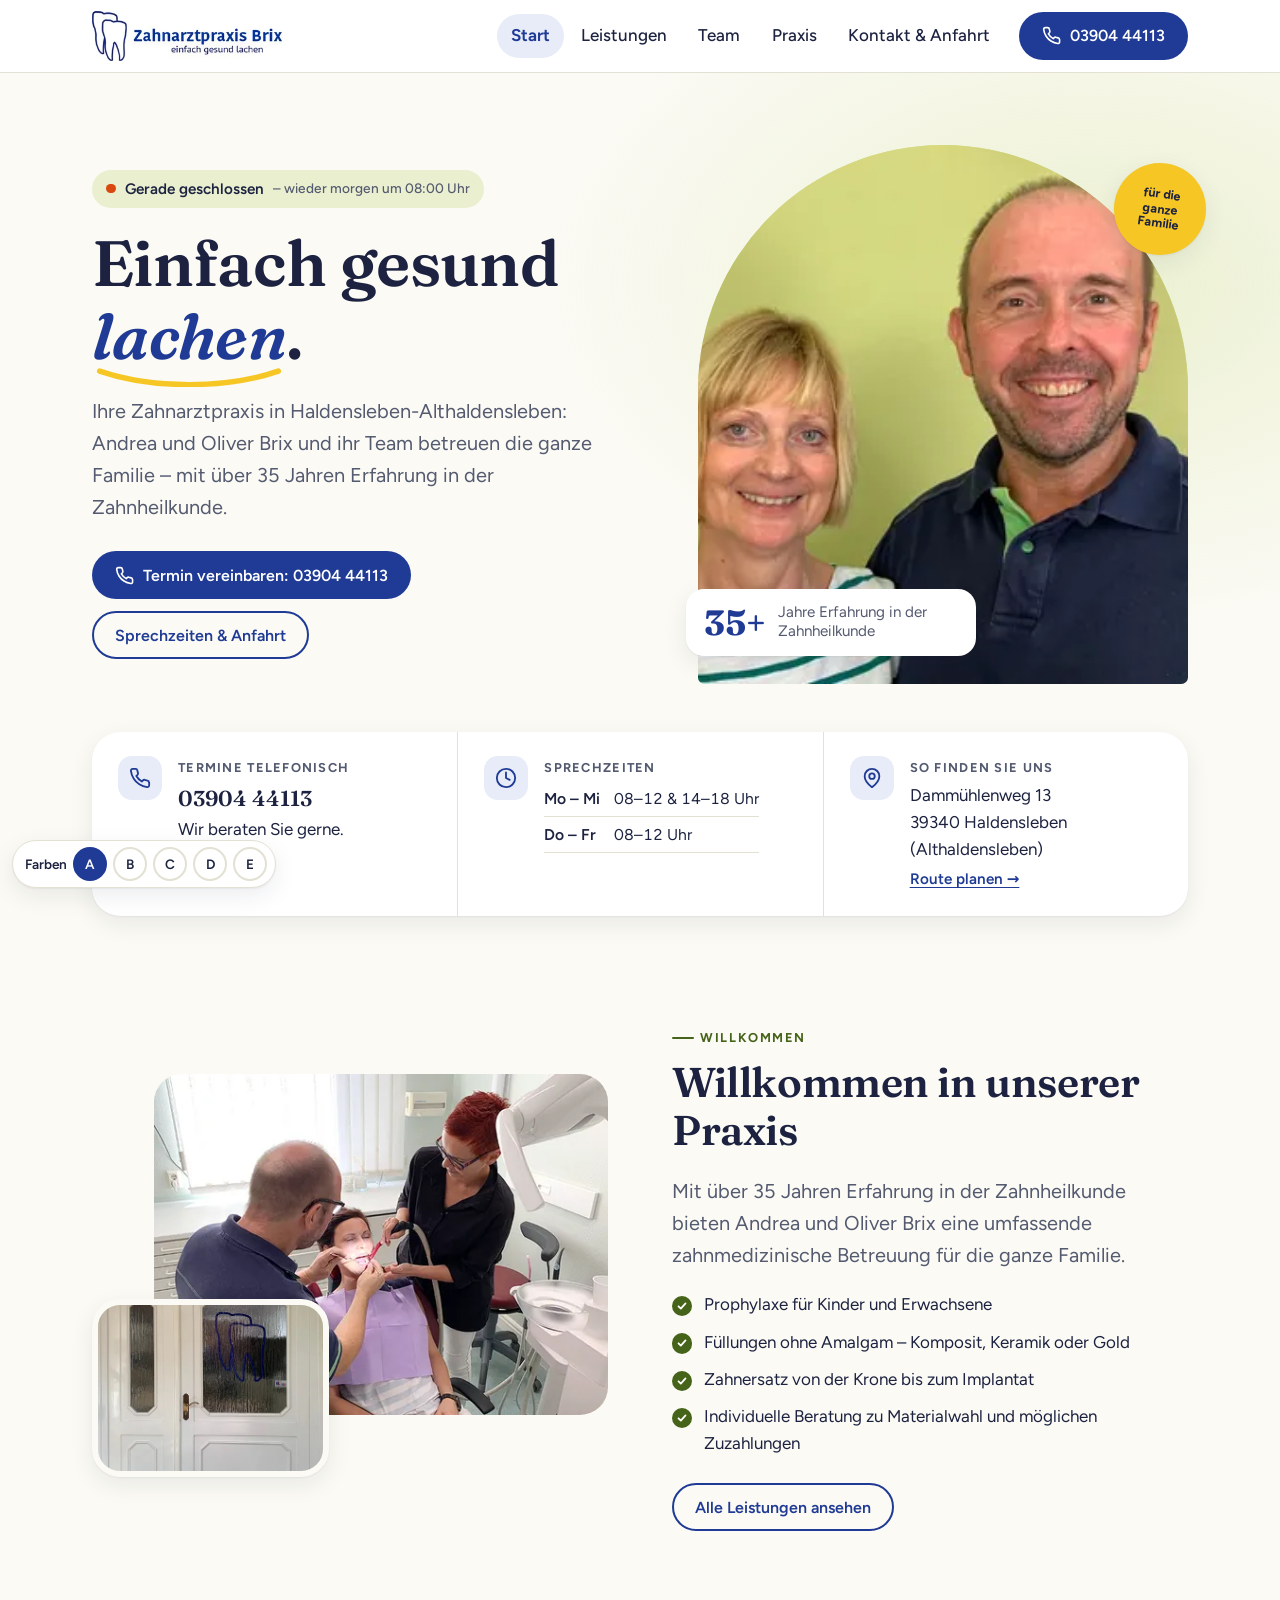
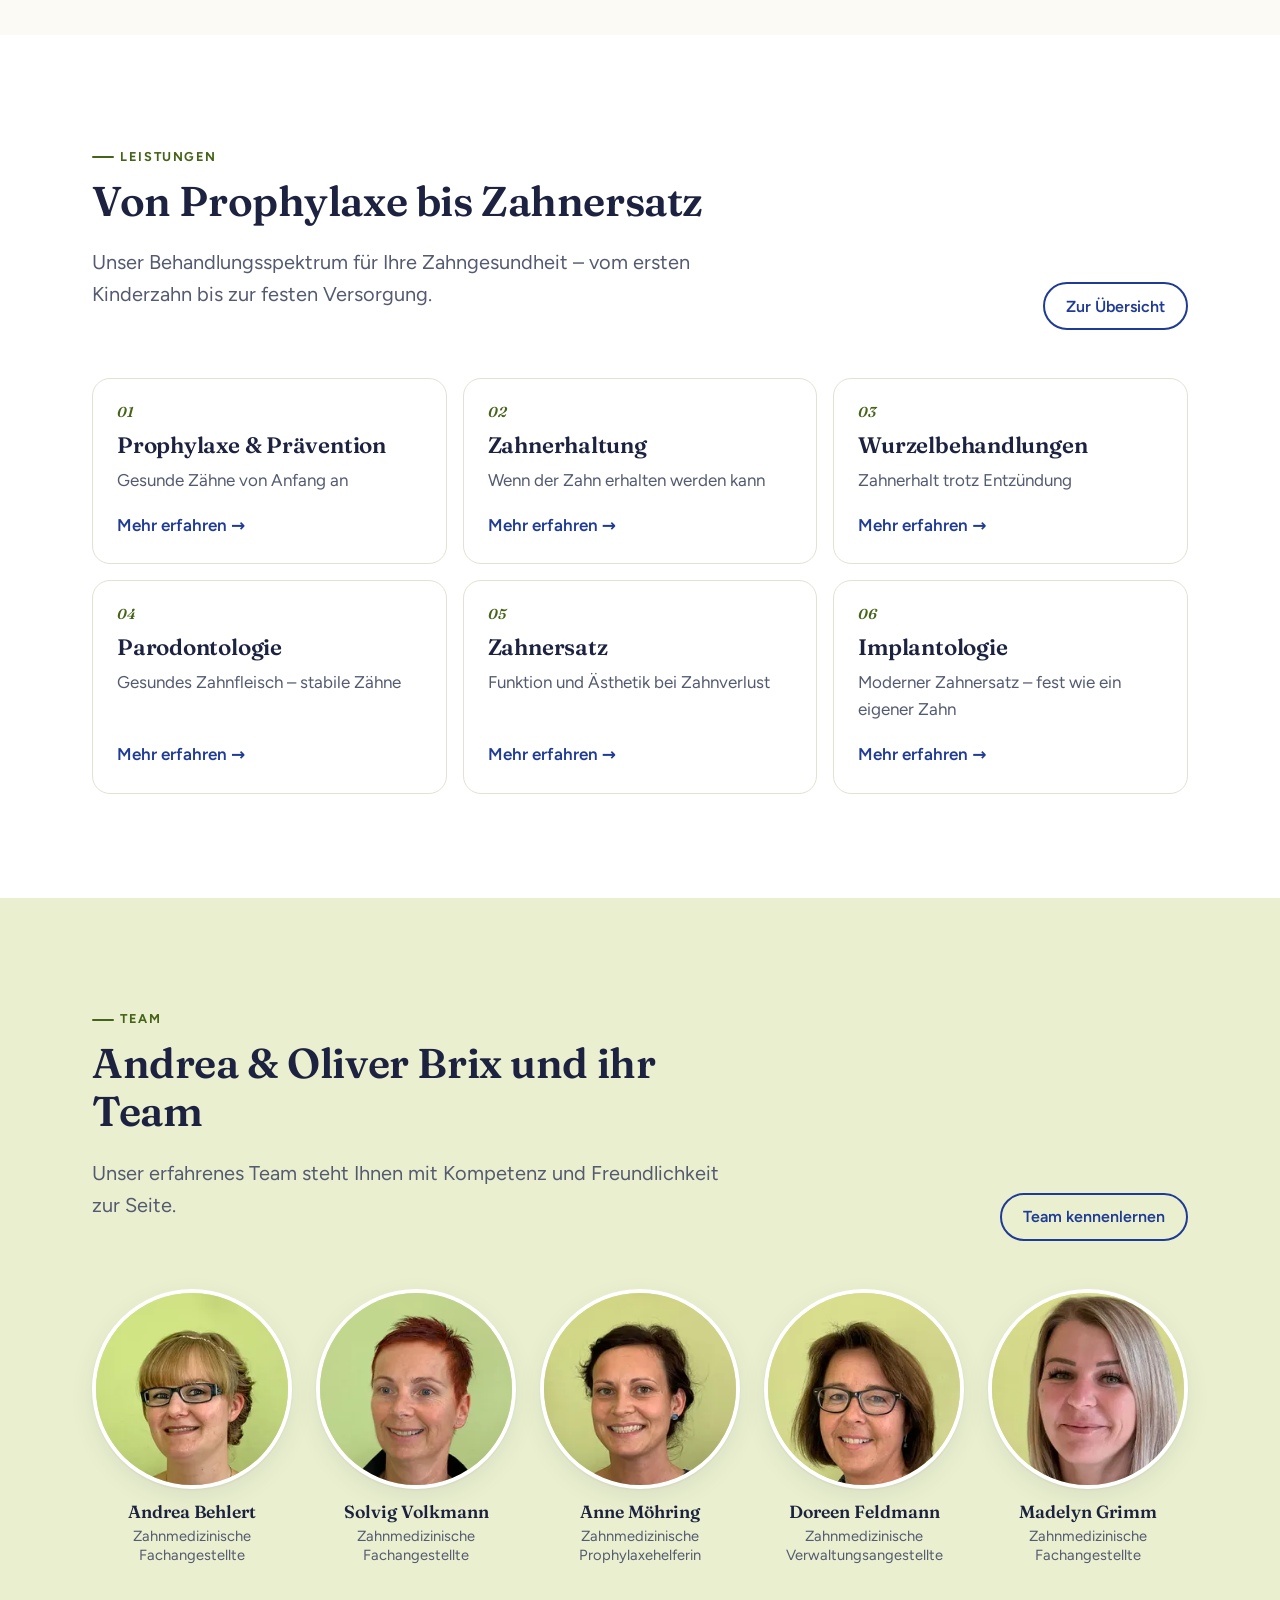
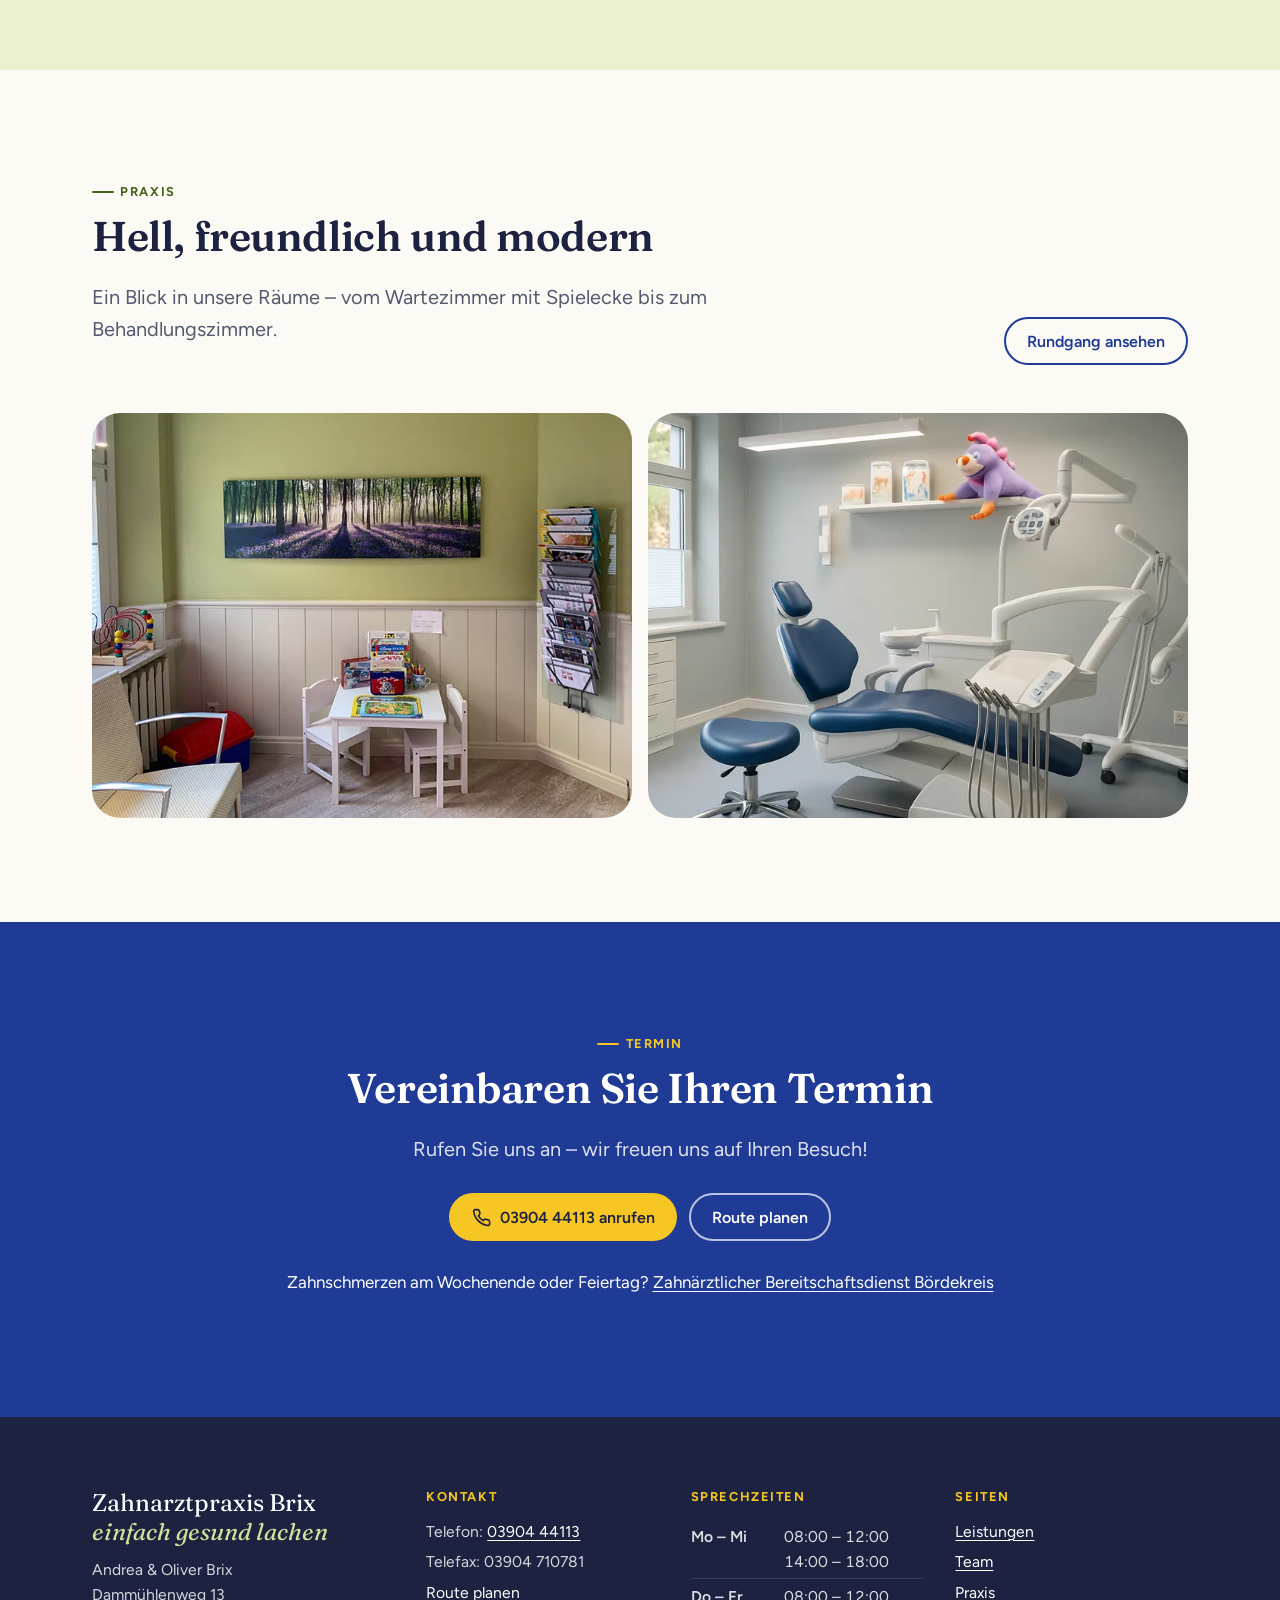
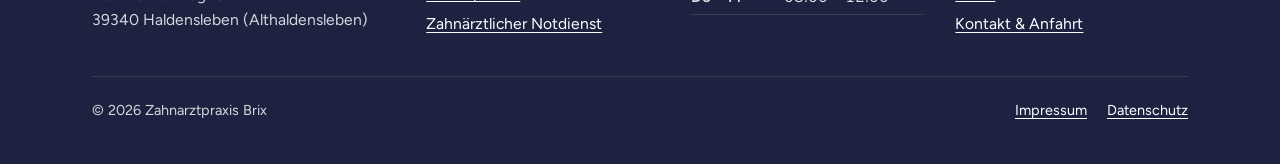
==== index.html @ ff600cb7 "Vorschau-Version der Website" ====
<!DOCTYPE html>
<html lang="de">
<head>
  <meta charset="utf-8">
  <meta name="viewport" content="width=device-width, initial-scale=1">
  <title>Zahnarztpraxis Brix – Zahnärzte in Haldensleben-Althaldensleben</title>
  <meta name="description" content="Zahnarztpraxis Andrea und Oliver Brix in Haldensleben (Althaldensleben): über 35 Jahre Erfahrung, Zahnmedizin für die ganze Familie. Termine unter 03904 44113.">
  <link rel="canonical" href="https://www.zahnarztpraxis-brix.com/">
  <meta property="og:type" content="website">
  <meta property="og:locale" content="de_DE">
  <meta property="og:title" content="Zahnarztpraxis Brix – einfach gesund lachen">
  <meta property="og:description" content="Andrea und Oliver Brix und ihr Team in Haldensleben-Althaldensleben. Termine unter 03904 44113.">
  <meta property="og:image" content="https://www.zahnarztpraxis-brix.com/assets/img/og-brix.jpg">
  <meta name="theme-color" content="#1f3b95">
  <link rel="icon" href="favicon.png" type="image/png">
  <link rel="apple-touch-icon" href="apple-touch-icon.png">
  <link rel="preload" href="assets/fonts/fraunces-latin-wght-normal.woff2" as="font" type="font/woff2" crossorigin>
  <link rel="preload" href="assets/fonts/figtree-latin-wght-normal.woff2" as="font" type="font/woff2" crossorigin>
  <link rel="stylesheet" href="assets/site.css">
  <script type="application/ld+json">
  {
    "@context": "https://schema.org",
    "@type": "Dentist",
    "name": "Zahnarztpraxis Brix",
    "slogan": "einfach gesund lachen",
    "url": "https://www.zahnarztpraxis-brix.com/",
    "image": "https://www.zahnarztpraxis-brix.com/assets/img/og-brix.jpg",
    "telephone": "+49 3904 44113",
    "faxNumber": "+49 3904 710781",
    "address": {
      "@type": "PostalAddress",
      "streetAddress": "Dammühlenweg 13",
      "postalCode": "39340",
      "addressLocality": "Haldensleben",
      "addressRegion": "Sachsen-Anhalt",
      "addressCountry": "DE"
    },
    "openingHoursSpecification": [
      { "@type": "OpeningHoursSpecification", "dayOfWeek": ["Monday", "Tuesday", "Wednesday"], "opens": "08:00", "closes": "12:00" },
      { "@type": "OpeningHoursSpecification", "dayOfWeek": ["Monday", "Tuesday", "Wednesday"], "opens": "14:00", "closes": "18:00" },
      { "@type": "OpeningHoursSpecification", "dayOfWeek": ["Thursday", "Friday"], "opens": "08:00", "closes": "12:00" }
    ]
  }
  </script>
</head>
<body>
<!-- @header -->
<script>
  /* vorläufig: Farbvarianten vergleichen (?farbe=a|b|c|d|e) */
  (function () {
    var f = new URLSearchParams(location.search).get("farbe");
    try { if (f) sessionStorage.setItem("farbe", f); else f = sessionStorage.getItem("farbe"); } catch (e) {}
    if (f && f !== "a") document.documentElement.dataset.farbe = f;
  })();
</script>
<div class="farbwahl" aria-label="Farbvariante wählen">Farben
  <a href="?farbe=a" data-f="a">A</a><a href="?farbe=b" data-f="b">B</a><a href="?farbe=c" data-f="c">C</a><a href="?farbe=d" data-f="d">D</a><a href="?farbe=e" data-f="e">E</a>
</div>
<script>
  document.querySelectorAll(".farbwahl a").forEach(function (a) {
    a.setAttribute("aria-current", String((document.documentElement.dataset.farbe || "a") === a.dataset.f));
  });
</script>
<a class="skip" href="#inhalt">Zum Inhalt springen</a>
<header class="site-header">
  <div class="wrap header__inner">
    <a class="brand" href="index.html" aria-label="Zahnarztpraxis Brix – zur Startseite">
      <img src="assets/img/logo-320.webp" srcset="assets/img/logo-320.webp 1x, assets/img/logo-640.webp 2x" width="320" height="84" alt="Zahnarztpraxis Brix – einfach gesund lachen">
    </a>
    <nav class="nav" id="hauptmenue" aria-label="Hauptmenü">
      <ul>
        <li><a class="nav__link" href="index.html" aria-current="page">Start</a></li>
        <li><a class="nav__link" href="leistungen.html">Leistungen</a></li>
        <li><a class="nav__link" href="team.html">Team</a></li>
        <li><a class="nav__link" href="praxis.html">Praxis</a></li>
        <li><a class="nav__link" href="kontakt.html">Kontakt &amp; Anfahrt</a></li>
      </ul>
      <div class="nav__extra">
        <a class="btn btn--primary" href="tel:+49390444113"><svg viewBox="0 0 24 24" fill="none" stroke="currentColor" stroke-width="2" stroke-linecap="round" stroke-linejoin="round" aria-hidden="true"><path d="M22 16.9v3a2 2 0 0 1-2.2 2 19.8 19.8 0 0 1-8.6-3.1 19.5 19.5 0 0 1-6-6A19.8 19.8 0 0 1 2.1 4.2 2 2 0 0 1 4.1 2h3a2 2 0 0 1 2 1.7c.1.9.4 1.8.7 2.7a2 2 0 0 1-.5 2.1L8 9.8a16 16 0 0 0 6 6l1.3-1.3a2 2 0 0 1 2.1-.4c.9.3 1.8.6 2.7.7a2 2 0 0 1 1.7 2z"/></svg>Termin: 03904 44113</a>
        <a class="btn btn--ghost" href="https://www.google.com/maps/dir/?api=1&amp;destination=Damm%C3%BChlenweg%2013%2C%2039340%20Haldensleben" target="_blank" rel="noopener"><svg viewBox="0 0 24 24" fill="none" stroke="currentColor" stroke-width="2" stroke-linecap="round" stroke-linejoin="round" aria-hidden="true"><path d="M20 10c0 6-8 12-8 12S4 16 4 10a8 8 0 0 1 16 0z"/><circle cx="12" cy="10" r="3"/></svg>Route planen</a>
        <p>Dammühlenweg 13, 39340 Haldensleben (Althaldensleben)</p>
        <p data-open-status></p>
      </div>
    </nav>
    <button class="menu-toggle" type="button" aria-expanded="false" aria-controls="hauptmenue"><span class="menu-toggle__bars" aria-hidden="true"><span></span></span><span class="menu-toggle__label">Menü</span></button>
    <a class="btn btn--primary header__call" href="tel:+49390444113" aria-label="Anrufen: 03904 44113"><svg viewBox="0 0 24 24" fill="none" stroke="currentColor" stroke-width="2" stroke-linecap="round" stroke-linejoin="round" aria-hidden="true"><path d="M22 16.9v3a2 2 0 0 1-2.2 2 19.8 19.8 0 0 1-8.6-3.1 19.5 19.5 0 0 1-6-6A19.8 19.8 0 0 1 2.1 4.2 2 2 0 0 1 4.1 2h3a2 2 0 0 1 2 1.7c.1.9.4 1.8.7 2.7a2 2 0 0 1-.5 2.1L8 9.8a16 16 0 0 0 6 6l1.3-1.3a2 2 0 0 1 2.1-.4c.9.3 1.8.6 2.7.7a2 2 0 0 1 1.7 2z"/></svg><span>03904 44113</span></a>
  </div>
</header>
<!-- /@header -->

<main id="inhalt">
  <section class="hero">
    <div class="wrap hero__grid">
      <div>
        <p data-open-status></p>
        <h1>Einfach gesund <span class="smile">lachen</span>.</h1>
        <p class="lead">Ihre Zahnarztpraxis in Haldensleben-Althaldensleben: Andrea und Oliver Brix und ihr Team betreuen die ganze Familie – mit über 35&nbsp;Jahren Erfahrung in der Zahnheilkunde.</p>
        <div class="btn-row">
          <a class="btn btn--primary" href="tel:+49390444113"><svg viewBox="0 0 24 24" fill="none" stroke="currentColor" stroke-width="2" stroke-linecap="round" stroke-linejoin="round" aria-hidden="true"><path d="M22 16.9v3a2 2 0 0 1-2.2 2 19.8 19.8 0 0 1-8.6-3.1 19.5 19.5 0 0 1-6-6A19.8 19.8 0 0 1 2.1 4.2 2 2 0 0 1 4.1 2h3a2 2 0 0 1 2 1.7c.1.9.4 1.8.7 2.7a2 2 0 0 1-.5 2.1L8 9.8a16 16 0 0 0 6 6l1.3-1.3a2 2 0 0 1 2.1-.4c.9.3 1.8.6 2.7.7a2 2 0 0 1 1.7 2z"/></svg>Termin vereinbaren: 03904 44113</a>
          <a class="btn btn--ghost" href="kontakt.html">Sprechzeiten &amp; Anfahrt</a>
        </div>
      </div>
      <div class="hero__media">
        <div class="arch">
          <img src="assets/img/brix-800.webp" srcset="assets/img/brix-480.webp 480w, assets/img/brix-800.webp 800w" sizes="(max-width: 859px) 92vw, 460px" width="800" height="533" alt="Die Zahnärzte Andrea und Oliver Brix lächeln in die Kamera" fetchpriority="high">
        </div>
        <div class="hero__badge"><strong>35+</strong><span>Jahre Erfahrung in der Zahnheilkunde</span></div>
        <div class="hero__sun" aria-hidden="true">für die<br>ganze<br>Familie</div>
      </div>
    </div>
  </section>

  <section class="quick" aria-label="Das Wichtigste auf einen Blick">
    <div class="wrap">
      <div class="quick__grid">
        <div class="quick__item">
          <span class="quick__icon"><svg viewBox="0 0 24 24" fill="none" stroke="currentColor" stroke-width="2" stroke-linecap="round" stroke-linejoin="round" aria-hidden="true"><path d="M22 16.9v3a2 2 0 0 1-2.2 2 19.8 19.8 0 0 1-8.6-3.1 19.5 19.5 0 0 1-6-6A19.8 19.8 0 0 1 2.1 4.2 2 2 0 0 1 4.1 2h3a2 2 0 0 1 2 1.7c.1.9.4 1.8.7 2.7a2 2 0 0 1-.5 2.1L8 9.8a16 16 0 0 0 6 6l1.3-1.3a2 2 0 0 1 2.1-.4c.9.3 1.8.6 2.7.7a2 2 0 0 1 1.7 2z"/></svg></span>
          <div>
            <h2>Termine telefonisch</h2>
            <p><a class="quick__big" href="tel:+49390444113">03904 44113</a></p>
            <p>Wir beraten Sie gerne.</p>
          </div>
        </div>
        <div class="quick__item">
          <span class="quick__icon"><svg viewBox="0 0 24 24" fill="none" stroke="currentColor" stroke-width="2" stroke-linecap="round" stroke-linejoin="round" aria-hidden="true"><circle cx="12" cy="12" r="10"/><path d="M12 6v6l4 2"/></svg></span>
          <div>
            <h2>Sprechzeiten</h2>
            <table class="hours hours--compact">
              <tbody>
                <tr data-days="1 2 3"><th scope="row">Mo – Mi</th><td>08–12 &amp; 14–18 Uhr</td></tr>
                <tr data-days="4 5"><th scope="row">Do – Fr</th><td>08–12 Uhr</td></tr>
              </tbody>
            </table>
          </div>
        </div>
        <div class="quick__item">
          <span class="quick__icon"><svg viewBox="0 0 24 24" fill="none" stroke="currentColor" stroke-width="2" stroke-linecap="round" stroke-linejoin="round" aria-hidden="true"><path d="M20 10c0 6-8 12-8 12S4 16 4 10a8 8 0 0 1 16 0z"/><circle cx="12" cy="10" r="3"/></svg></span>
          <div>
            <h2>So finden Sie uns</h2>
            <p>Dammühlenweg 13<br>39340 Haldensleben (Althaldensleben)</p>
            <a class="quick__more" href="https://www.google.com/maps/dir/?api=1&amp;destination=Damm%C3%BChlenweg%2013%2C%2039340%20Haldensleben" target="_blank" rel="noopener">Route planen →</a>
          </div>
        </div>
      </div>
    </div>
  </section>

  <section class="section">
    <div class="wrap split">
      <div class="photo-stack">
        <div class="photo"><img src="assets/img/behandlung-2-800.webp" srcset="assets/img/behandlung-2-480.webp 480w, assets/img/behandlung-2-800.webp 800w" sizes="(max-width: 859px) 80vw, 480px" width="800" height="600" alt="Behandlung in unserer Praxis" loading="lazy"></div>
        <div class="photo"><img src="assets/img/eingang-480.webp" width="480" height="551" alt="Eingangstür der Praxis mit dem Zahn-Logo im Glas" loading="lazy" style="object-position: 50% 40%"></div>
      </div>
      <div>
        <p class="eyebrow">Willkommen</p>
        <h2>Willkommen in unserer Praxis</h2>
        <p class="lead">Mit über 35 Jahren Erfahrung in der Zahnheilkunde bieten Andrea und Oliver Brix eine umfassende zahnmedizinische Betreuung für die ganze Familie.</p>
        <ul class="checks">
          <li>Prophylaxe für Kinder und Erwachsene</li>
          <li>Füllungen ohne Amalgam – Komposit, Keramik oder Gold</li>
          <li>Zahnersatz von der Krone bis zum Implantat</li>
          <li>Individuelle Beratung zu Materialwahl und möglichen Zuzahlungen</li>
        </ul>
        <a class="btn btn--ghost" href="leistungen.html">Alle Leistungen ansehen</a>
      </div>
    </div>
  </section>

  <section class="section section--white">
    <div class="wrap">
      <div class="section-head section-head--split">
        <div>
          <p class="eyebrow">Leistungen</p>
          <h2>Von Prophylaxe bis Zahnersatz</h2>
          <p class="lead">Unser Behandlungsspektrum für Ihre Zahngesundheit – vom ersten Kinderzahn bis zur festen Versorgung.</p>
        </div>
        <a class="btn btn--ghost" href="leistungen.html">Zur Übersicht</a>
      </div>
      <div class="cards">
        <a class="card" href="leistungen.html#prophylaxe"><span class="card__num">01</span><h3>Prophylaxe &amp; Prävention</h3><p>Gesunde Zähne von Anfang an</p><span class="card__more">Mehr erfahren →</span></a>
        <a class="card" href="leistungen.html#zahnerhaltung"><span class="card__num">02</span><h3>Zahnerhaltung</h3><p>Wenn der Zahn erhalten werden kann</p><span class="card__more">Mehr erfahren →</span></a>
        <a class="card" href="leistungen.html#wurzelbehandlung"><span class="card__num">03</span><h3>Wurzelbehandlungen</h3><p>Zahnerhalt trotz Entzündung</p><span class="card__more">Mehr erfahren →</span></a>
        <a class="card" href="leistungen.html#parodontologie"><span class="card__num">04</span><h3>Parodontologie</h3><p>Gesundes Zahnfleisch – stabile Zähne</p><span class="card__more">Mehr erfahren →</span></a>
        <a class="card" href="leistungen.html#zahnersatz"><span class="card__num">05</span><h3>Zahnersatz</h3><p>Funktion und Ästhetik bei Zahnverlust</p><span class="card__more">Mehr erfahren →</span></a>
        <a class="card" href="leistungen.html#implantologie"><span class="card__num">06</span><h3>Implantologie</h3><p>Moderner Zahnersatz – fest wie ein eigener Zahn</p><span class="card__more">Mehr erfahren →</span></a>
      </div>
    </div>
  </section>

  <section class="section section--wall">
    <div class="wrap">
      <div class="section-head section-head--split">
        <div>
          <p class="eyebrow">Team</p>
          <h2>Andrea &amp; Oliver Brix und ihr Team</h2>
          <p class="lead">Unser erfahrenes Team steht Ihnen mit Kompetenz und Freundlichkeit zur Seite.</p>
        </div>
        <a class="btn btn--ghost" href="team.html">Team kennenlernen</a>
      </div>
      <ul class="faces">
        <li class="face"><div class="face__img"><img src="assets/img/behlert-480.webp" width="480" height="320" alt="" loading="lazy"></div><strong>Andrea Behlert</strong><span>Zahnmedizinische Fachangestellte</span></li>
        <li class="face"><div class="face__img"><img src="assets/img/volkmann-480.webp" width="480" height="320" alt="" loading="lazy"></div><strong>Solvig Volkmann</strong><span>Zahnmedizinische Fachangestellte</span></li>
        <li class="face"><div class="face__img"><img src="assets/img/moehring-480.webp" width="480" height="320" alt="" loading="lazy"></div><strong>Anne Möhring</strong><span>Zahnmedizinische Prophylaxehelferin</span></li>
        <li class="face"><div class="face__img"><img src="assets/img/feldmann-480.webp" width="480" height="320" alt="" loading="lazy"></div><strong>Doreen Feldmann</strong><span>Zahnmedizinische Verwaltungsangestellte</span></li>
        <li class="face"><div class="face__img"><img src="assets/img/grimm-480.webp" width="480" height="362" alt="" loading="lazy"></div><strong>Madelyn Grimm</strong><span>Zahnmedizinische Fachangestellte</span></li>
      </ul>
    </div>
  </section>

  <section class="section">
    <div class="wrap">
      <div class="section-head section-head--split">
        <div>
          <p class="eyebrow">Praxis</p>
          <h2>Hell, freundlich und modern</h2>
          <p class="lead">Ein Blick in unsere Räume – vom Wartezimmer mit Spielecke bis zum Behandlungszimmer.</p>
        </div>
        <a class="btn btn--ghost" href="praxis.html">Rundgang ansehen</a>
      </div>
      <div class="gallery">
        <figure class="g-6"><a href="praxis.html" class="photo" style="display:block;aspect-ratio:4/3"><img src="assets/img/wartezimmer-791.webp" srcset="assets/img/wartezimmer-480.webp 480w, assets/img/wartezimmer-791.webp 791w" sizes="(max-width: 859px) 92vw, 560px" width="791" height="593" alt="Wartezimmer mit Kindertisch, Spielzeug und Zeitschriften" loading="lazy"></a></figure>
        <figure class="g-6"><a href="praxis.html" class="photo" style="display:block;aspect-ratio:4/3"><img src="assets/img/raum-blau-800.webp" srcset="assets/img/raum-blau-480.webp 480w, assets/img/raum-blau-800.webp 800w, assets/img/raum-blau-1200.webp 1200w" sizes="(max-width: 859px) 92vw, 560px" width="1200" height="800" alt="Behandlungszimmer mit blauem Stuhl" loading="lazy"></a></figure>
      </div>
    </div>
  </section>

  <section class="section section--cobalt cta">
    <div class="wrap">
      <p class="eyebrow">Termin</p>
      <h2>Vereinbaren Sie Ihren Termin</h2>
      <p class="lead">Rufen Sie uns an – wir freuen uns auf Ihren Besuch!</p>
      <div class="btn-row">
        <a class="btn btn--sun" href="tel:+49390444113"><svg viewBox="0 0 24 24" fill="none" stroke="currentColor" stroke-width="2" stroke-linecap="round" stroke-linejoin="round" aria-hidden="true"><path d="M22 16.9v3a2 2 0 0 1-2.2 2 19.8 19.8 0 0 1-8.6-3.1 19.5 19.5 0 0 1-6-6A19.8 19.8 0 0 1 2.1 4.2 2 2 0 0 1 4.1 2h3a2 2 0 0 1 2 1.7c.1.9.4 1.8.7 2.7a2 2 0 0 1-.5 2.1L8 9.8a16 16 0 0 0 6 6l1.3-1.3a2 2 0 0 1 2.1-.4c.9.3 1.8.6 2.7.7a2 2 0 0 1 1.7 2z"/></svg>03904 44113 anrufen</a>
        <a class="btn btn--light" href="https://www.google.com/maps/dir/?api=1&amp;destination=Damm%C3%BChlenweg%2013%2C%2039340%20Haldensleben" target="_blank" rel="noopener">Route planen</a>
      </div>
      <p style="margin-top:28px">Zahnschmerzen am Wochenende oder Feiertag? <a href="http://www.zbd-boerdekreis.de/seite/294524/hdl.html" target="_blank" rel="noopener">Zahnärztlicher Bereitschaftsdienst Bördekreis</a></p>
    </div>
  </section>
</main>

<!-- @footer -->
<footer class="site-footer">
  <div class="wrap">
    <div class="footer__grid">
      <div class="footer__brand">
        <p>Zahnarztpraxis Brix<br><em>einfach gesund lachen</em></p>
        <address>
          Andrea &amp; Oliver Brix<br>
          Dammühlenweg 13<br>
          39340 Haldensleben (Althaldensleben)
        </address>
      </div>
      <div>
        <h2>Kontakt</h2>
        <ul>
          <li>Telefon: <a href="tel:+49390444113">03904 44113</a></li>
          <li>Telefax: 03904 710781</li>
          <li><a href="https://www.google.com/maps/dir/?api=1&amp;destination=Damm%C3%BChlenweg%2013%2C%2039340%20Haldensleben" target="_blank" rel="noopener">Route planen</a></li>
          <li><a href="http://www.zbd-boerdekreis.de/seite/294524/hdl.html" target="_blank" rel="noopener">Zahnärztlicher Notdienst</a></li>
        </ul>
      </div>
      <div>
        <h2>Sprechzeiten</h2>
        <table class="hours hours--compact">
          <tbody>
            <tr data-days="1 2 3"><th scope="row">Mo – Mi</th><td>08:00 – 12:00<br>14:00 – 18:00</td></tr>
            <tr data-days="4 5"><th scope="row">Do – Fr</th><td>08:00 – 12:00</td></tr>
          </tbody>
        </table>
      </div>
      <div>
        <h2>Seiten</h2>
        <ul>
          <li><a href="leistungen.html">Leistungen</a></li>
          <li><a href="team.html">Team</a></li>
          <li><a href="praxis.html">Praxis</a></li>
          <li><a href="kontakt.html">Kontakt &amp; Anfahrt</a></li>
        </ul>
      </div>
    </div>
    <div class="footer__bottom">
      <p>© <span data-year>2025</span> Zahnarztpraxis Brix</p>
      <ul>
        <li><a href="impressum.html">Impressum</a></li>
        <li><a href="datenschutz.html">Datenschutz</a></li>
      </ul>
    </div>
  </div>
</footer>
<nav class="actionbar" aria-label="Schnellzugriff">
  <a class="actionbar__call" href="tel:+49390444113"><svg viewBox="0 0 24 24" fill="none" stroke="currentColor" stroke-width="2" stroke-linecap="round" stroke-linejoin="round" aria-hidden="true"><path d="M22 16.9v3a2 2 0 0 1-2.2 2 19.8 19.8 0 0 1-8.6-3.1 19.5 19.5 0 0 1-6-6A19.8 19.8 0 0 1 2.1 4.2 2 2 0 0 1 4.1 2h3a2 2 0 0 1 2 1.7c.1.9.4 1.8.7 2.7a2 2 0 0 1-.5 2.1L8 9.8a16 16 0 0 0 6 6l1.3-1.3a2 2 0 0 1 2.1-.4c.9.3 1.8.6 2.7.7a2 2 0 0 1 1.7 2z"/></svg>Anrufen</a>
  <a href="https://www.google.com/maps/dir/?api=1&amp;destination=Damm%C3%BChlenweg%2013%2C%2039340%20Haldensleben" target="_blank" rel="noopener"><svg viewBox="0 0 24 24" fill="none" stroke="currentColor" stroke-width="2" stroke-linecap="round" stroke-linejoin="round" aria-hidden="true"><path d="M20 10c0 6-8 12-8 12S4 16 4 10a8 8 0 0 1 16 0z"/><circle cx="12" cy="10" r="3"/></svg>Route</a>
  <a href="kontakt.html#sprechzeiten"><svg viewBox="0 0 24 24" fill="none" stroke="currentColor" stroke-width="2" stroke-linecap="round" stroke-linejoin="round" aria-hidden="true"><circle cx="12" cy="12" r="10"/><path d="M12 6v6l4 2"/></svg>Zeiten</a>
</nav>
<script src="assets/site.js" defer></script>
<!-- /@footer -->
</body>
</html>
---- assets/site.css ----
/* Zahnarztpraxis Brix – einfach gesund lachen
   Farben aus der Praxis: Kobaltblau (Logo), Lindgrün (Wände), Sonnengelb (Blumen am Empfang). */

@font-face {
  font-family: "Fraunces";
  src: url("fonts/fraunces-latin-wght-normal.woff2") format("woff2");
  font-weight: 300 800;
  font-style: normal;
  font-display: swap;
}
@font-face {
  font-family: "Fraunces";
  src: url("fonts/fraunces-latin-wght-italic.woff2") format("woff2");
  font-weight: 300 800;
  font-style: italic;
  font-display: swap;
}
@font-face {
  font-family: "Figtree";
  src: url("fonts/figtree-latin-wght-normal.woff2") format("woff2");
  font-weight: 300 800;
  font-style: normal;
  font-display: swap;
}

:root {
  --ink: #1c2240;
  --muted: #545a70;
  --cobalt: #1f3b95;
  --cobalt-deep: #142a70;
  --cobalt-soft: #e8ecf8;
  --wall: #eaf0cf;
  --wall-strong: #d3e29a;
  --leaf: #46631a;
  --sun: #f6c624;
  --sun-soft: #fdf3c8;
  --paper: #fbfaf4;
  --white: #fff;
  --line: #e3e1d3;
  --radius: 18px;
  --radius-lg: 28px;
  --shadow: 0 1px 2px rgb(28 34 64 / 6%), 0 8px 24px rgb(28 34 64 / 8%);
  --wrap: 1160px;
  --gutter: clamp(16px, 4vw, 32px);
  --header-h: 72px;
  --serif: "Fraunces", Georgia, "Times New Roman", serif;
  --sans: "Figtree", system-ui, -apple-system, "Segoe UI", Roboto, sans-serif;
}

*, *::before, *::after { box-sizing: border-box; }
html { -webkit-text-size-adjust: 100%; scroll-behavior: smooth; scroll-padding-top: calc(var(--header-h) + 16px); }
@media (prefers-reduced-motion: reduce) { html { scroll-behavior: auto; } *, *::before, *::after { transition: none !important; animation: none !important; } }
body {
  margin: 0;
  font-family: var(--sans);
  font-size: 1.0625rem;
  line-height: 1.6;
  color: var(--ink);
  background: var(--paper);
  text-rendering: optimizeLegibility;
}
img { display: block; max-width: 100%; height: auto; }
a { color: var(--cobalt); text-underline-offset: 3px; text-decoration-thickness: 1px; }
a:hover { color: var(--cobalt-deep); text-decoration-thickness: 2px; }
:focus-visible { outline: 3px solid var(--sun); outline-offset: 2px; border-radius: 6px; }
h1, h2, h3 { font-family: var(--serif); font-weight: 600; line-height: 1.15; letter-spacing: -0.01em; margin: 0 0 .5em; font-optical-sizing: auto; }
h1 { font-size: clamp(2.3rem, 6vw, 4rem); }
h2 { font-size: clamp(1.75rem, 3.6vw, 2.6rem); }
h3 { font-size: clamp(1.2rem, 2vw, 1.4rem); }
p { margin: 0 0 1em; }
ul { padding-left: 1.2em; }
.wrap { max-width: var(--wrap); margin: 0 auto; padding: 0 var(--gutter); }
.visually-hidden { position: absolute !important; width: 1px; height: 1px; overflow: hidden; clip: rect(0 0 0 0); white-space: nowrap; }

.skip { position: absolute; left: 12px; top: -60px; z-index: 100; background: var(--cobalt); color: #fff; padding: 10px 16px; border-radius: 10px; }
.skip:focus { top: 12px; color: #fff; }

/* ---------- Buttons ---------- */
.btn {
  display: inline-flex; align-items: center; justify-content: center; gap: .55em;
  min-height: 48px; padding: .7em 1.3em;
  border-radius: 999px; border: 2px solid transparent;
  font: 600 1rem/1.2 var(--sans); text-decoration: none; cursor: pointer;
  transition: background-color .15s, color .15s, border-color .15s, transform .15s;
}
.btn:hover { text-decoration: none; transform: translateY(-1px); }
.btn svg { width: 1.2em; height: 1.2em; flex: none; }
.btn--primary { background: var(--cobalt); color: #fff; }
.btn--primary:hover { background: var(--cobalt-deep); color: #fff; }
.btn--sun { background: var(--sun); color: var(--ink); }
.btn--sun:hover { background: color-mix(in srgb, var(--sun) 80%, #fff); color: var(--ink); }
.btn--ghost { border-color: currentColor; color: var(--cobalt); background: transparent; }
.btn--ghost:hover { background: var(--cobalt-soft); }
.btn--light { border-color: rgb(255 255 255 / 70%); color: #fff; }
.btn--light:hover { background: rgb(255 255 255 / 12%); color: #fff; }
.btn-row { display: flex; flex-wrap: wrap; gap: 12px; }

/* ---------- Kopfzeile ---------- */
.site-header {
  position: sticky; top: 0; z-index: 50;
  background: var(--white);
  border-bottom: 1px solid var(--line);
  /* kein backdrop-filter: er würde das fixierte Mobilmenü auf die Kopfzeile beschneiden */
}
.header__inner { display: flex; align-items: center; gap: 16px; height: var(--header-h); }
.brand { flex: none; display: block; }
.brand img { width: 190px; height: auto; }
.nav { margin-left: auto; }
.nav ul { list-style: none; margin: 0; padding: 0; display: flex; gap: 4px; }
.nav__link {
  display: block; padding: .5em .8em; border-radius: 999px;
  color: var(--ink); font-weight: 500; text-decoration: none;
}
.nav__link:hover { background: var(--wall); color: var(--ink); }
.nav__link[aria-current="page"] { background: var(--cobalt-soft); color: var(--cobalt); font-weight: 650; }
.nav__extra { display: none; }
.header__call { flex: none; }
.menu-toggle {
  display: none; margin-left: auto;
  align-items: center; gap: 8px; min-height: 44px; padding: 0 14px;
  border: 2px solid var(--line); border-radius: 999px; background: #fff;
  font: 600 .95rem var(--sans); color: var(--ink); cursor: pointer;
}
.menu-toggle__bars { width: 18px; height: 12px; position: relative; }
.menu-toggle__bars::before, .menu-toggle__bars::after, .menu-toggle__bars span {
  content: ""; position: absolute; left: 0; right: 0; height: 2px; background: currentColor; border-radius: 2px; transition: transform .2s, opacity .2s;
}
.menu-toggle__bars::before { top: 0; }
.menu-toggle__bars span { top: 5px; }
.menu-toggle__bars::after { bottom: 0; }
.menu-toggle[aria-expanded="true"] .menu-toggle__bars::before { transform: translateY(5px) rotate(45deg); }
.menu-toggle[aria-expanded="true"] .menu-toggle__bars span { opacity: 0; }
.menu-toggle[aria-expanded="true"] .menu-toggle__bars::after { transform: translateY(-5px) rotate(-45deg); }

@media (max-width: 1023px) {
  .header__call span { display: none; }
  .header__call { width: 48px; padding: 0; }
}
@media (max-width: 859px) {
  :root { --header-h: 64px; }
  .header__inner { gap: 10px; }
  .brand img { width: 150px; }
  .menu-toggle { display: inline-flex; }
  .header__call { order: 2; margin-left: 0; }
  .menu-toggle { order: 1; }
  .nav {
    position: fixed; inset: var(--header-h) 0 0 0; margin: 0;
    background: var(--paper); overflow-y: auto;
    padding: 20px var(--gutter) 120px;
    visibility: hidden; opacity: 0; transform: translateY(-8px);
    transition: opacity .2s, transform .2s, visibility 0s .2s;
  }
  .nav.is-open { visibility: visible; opacity: 1; transform: none; transition: opacity .2s, transform .2s; }
  .nav ul { flex-direction: column; gap: 2px; }
  .nav__link { font-family: var(--serif); font-size: 1.6rem; font-weight: 600; padding: .45em .5em; border-radius: 14px; }
  .nav__extra { display: grid; gap: 12px; margin-top: 24px; padding-top: 24px; border-top: 1px solid var(--line); }
  .nav__extra .btn { width: 100%; }
  .nav__extra p { margin: 0; color: var(--muted); }
  .nav__extra .status { justify-self: start; color: var(--ink); }
  body.menu-open { overflow: hidden; }
}

@media (max-width: 359px) {
  .menu-toggle { padding: 0 12px; }
  .menu-toggle__label { position: absolute; width: 1px; height: 1px; overflow: hidden; clip: rect(0 0 0 0); white-space: nowrap; }
}

/* ---------- Abschnitte ---------- */
.section { padding: clamp(56px, 9vw, 104px) 0; }
.section--wall { background: var(--wall); }
.section--white { background: var(--white); }
.section--cobalt { background: var(--cobalt); color: #fff; }
.section--cobalt a:not(.btn) { color: #fff; }
.eyebrow {
  display: inline-flex; align-items: center; gap: .5em;
  font: 700 .8rem/1 var(--sans); letter-spacing: .12em; text-transform: uppercase;
  color: var(--leaf); margin-bottom: 14px;
}
.eyebrow::before { content: ""; width: 22px; height: 2px; background: currentColor; border-radius: 2px; }
.section--cobalt .eyebrow { color: var(--sun); }
.lead { font-size: clamp(1.1rem, 1.6vw, 1.25rem); color: var(--muted); max-width: 60ch; }
.section--cobalt .lead { color: rgb(255 255 255 / 85%); }
.section-head { max-width: 720px; margin-bottom: clamp(28px, 4vw, 48px); }
.section-head--split { max-width: none; display: flex; flex-wrap: wrap; align-items: end; justify-content: space-between; gap: 16px 32px; }
.section-head--split > div { max-width: 640px; }

/* Lächel-Bogen unter einem Wort */
.smile { position: relative; white-space: nowrap; font-style: italic; color: var(--cobalt); }
.smile::after {
  content: ""; position: absolute; left: 2%; right: 2%; bottom: -.18em; height: .32em;
  background: var(--sun);
  -webkit-mask: url("data:image/svg+xml,%3Csvg xmlns='http://www.w3.org/2000/svg' viewBox='0 0 200 24' preserveAspectRatio='none'%3E%3Cpath d='M4 6 C 60 26, 140 26, 196 6' fill='none' stroke='%23000' stroke-width='6' stroke-linecap='round'/%3E%3C/svg%3E") center / 100% 100% no-repeat;
  mask: url("data:image/svg+xml,%3Csvg xmlns='http://www.w3.org/2000/svg' viewBox='0 0 200 24' preserveAspectRatio='none'%3E%3Cpath d='M4 6 C 60 26, 140 26, 196 6' fill='none' stroke='%23000' stroke-width='6' stroke-linecap='round'/%3E%3C/svg%3E") center / 100% 100% no-repeat;
}

/* ---------- Start: Hero ---------- */
.hero { background: radial-gradient(60% 70% at 85% 30%, color-mix(in srgb, var(--wall-strong) 40%, transparent), transparent 70%), var(--paper); padding: clamp(28px, 6vw, 72px) 0 clamp(48px, 7vw, 88px); overflow: hidden; }
.hero__grid { display: grid; gap: clamp(28px, 5vw, 64px); align-items: center; grid-template-columns: 1.05fr .95fr; }
.hero h1 { margin-bottom: .35em; }
.hero .lead { margin-bottom: 28px; }
.hero__media { position: relative; }
.arch {
  border-radius: 999px 999px var(--radius-lg) var(--radius-lg);
  overflow: hidden; background: var(--wall-strong);
  aspect-ratio: 4 / 4.4;
}
.arch img { width: 100%; height: 100%; object-fit: cover; object-position: 50% 30%; }
.hero__badge {
  position: absolute; left: -12px; bottom: 28px;
  background: var(--white); border-radius: var(--radius); box-shadow: var(--shadow);
  padding: 14px 18px; display: flex; gap: 12px; align-items: center; max-width: 290px;
}
.hero__badge strong { font-family: var(--serif); font-size: 2.2rem; line-height: 1; color: var(--cobalt); }
.hero__badge span { font-size: .95rem; line-height: 1.3; color: var(--muted); }
.hero__caption { margin-top: 14px; font-size: .95rem; color: var(--muted); text-align: center; }
.hero__sun {
  position: absolute; right: -18px; top: 18px; width: 92px; height: 92px; border-radius: 50%;
  background: var(--sun); display: grid; place-items: center; text-align: center;
  font: 700 .78rem/1.15 var(--sans); color: var(--ink); transform: rotate(8deg); box-shadow: var(--shadow);
}
@media (max-width: 859px) {
  .hero__grid { grid-template-columns: 1fr; }
  .hero__media { max-width: 460px; width: 100%; margin: 0 auto; order: -1; }
  .arch { aspect-ratio: 4 / 3.3; border-radius: 220px 220px var(--radius-lg) var(--radius-lg); }
  .hero__badge { left: 8px; bottom: 16px; padding: 10px 14px; }
  .hero__badge strong { font-size: 1.8rem; }
  .hero__sun { display: none; }
  .hero .btn-row .btn { flex: 1 1 220px; }
}

/* Öffnungsstatus */
.status {
  display: inline-flex; align-items: center; gap: .6em; flex-wrap: wrap;
  padding: .45em .95em; border-radius: 999px; margin-bottom: 18px;
  background: var(--wall); color: var(--ink); font-weight: 600; font-size: .95rem;
}
.status::before { content: ""; width: .6em; height: .6em; border-radius: 50%; background: #9aa0b0; flex: none; }
.status.is-open::before { background: #2f9e44; box-shadow: 0 0 0 4px rgb(47 158 68 / 20%); }
.status.is-closed::before { background: #d9480f; }
.status small { font-weight: 500; color: var(--muted); font-size: .9em; }

/* Schnellinfo-Leiste */
.quick { margin-top: clamp(-40px, -4vw, -24px); position: relative; z-index: 2; }
.quick__grid { display: grid; grid-template-columns: repeat(3, 1fr); background: var(--white); border-radius: var(--radius-lg); box-shadow: var(--shadow); overflow: hidden; }
.quick__item { padding: 24px 26px; display: flex; gap: 16px; align-items: flex-start; }
.quick__item + .quick__item { border-left: 1px solid var(--line); }
.quick__icon { flex: none; width: 44px; height: 44px; border-radius: 14px; display: grid; place-items: center; background: var(--cobalt-soft); color: var(--cobalt); }
.quick__icon svg { width: 22px; height: 22px; }
.quick__item h2 { font: 700 .8rem/1.2 var(--sans); letter-spacing: .1em; text-transform: uppercase; color: var(--muted); margin: 4px 0 6px; }
.quick__item p { margin: 0; }
.quick__big { font-family: var(--serif); font-size: 1.35rem; font-weight: 600; color: var(--ink); text-decoration: none; }
.quick__item a.quick__more { font-weight: 600; font-size: .95rem; display: inline-block; margin-top: 4px; }
@media (max-width: 859px) {
  .quick { margin-top: 0; }
  .quick__grid { grid-template-columns: 1fr; }
  .quick__item + .quick__item { border-left: 0; border-top: 1px solid var(--line); }
  .quick__item { padding: 18px 20px; }
}

/* Zeiten-Tabelle */
.hours { width: 100%; border-collapse: collapse; font-variant-numeric: tabular-nums; }
.hours th, .hours td { text-align: left; padding: .55em 0; border-bottom: 1px solid var(--line); vertical-align: top; }
.hours th { font-weight: 600; padding-right: 1em; white-space: nowrap; }
.hours td { color: var(--ink); }
.hours .closed { color: var(--muted); }
.hours tr.is-today th, .hours tr.is-today td { color: var(--cobalt); font-weight: 700; }
.hours tr.is-today th::after { content: "heute"; display: block; width: fit-content; margin-top: 2px; padding: 0 .5em; border-radius: 999px; background: var(--sun); color: var(--ink); font-weight: 700; font-size: .72rem; letter-spacing: .04em; text-transform: uppercase; }
.hours--compact tr.is-today th::after { display: none; }
.hours--compact th, .hours--compact td { padding: .3em 0; font-size: .98rem; }
.hours--compact th { padding-right: .9em; }

/* ---------- Zwei-Spalten-Text + Bild ---------- */
.split { display: grid; grid-template-columns: 1fr 1fr; gap: clamp(28px, 5vw, 72px); align-items: center; }
.split--reverse > :first-child { order: 2; }
.photo { border-radius: var(--radius-lg); overflow: hidden; background: var(--wall); }
.photo img { width: 100%; height: 100%; object-fit: cover; }
.photo-stack { position: relative; padding: 0 0 12% 12%; }
.photo-stack .photo:first-child { aspect-ratio: 4/3; }
.photo-stack .photo:last-child { position: absolute; left: 0; bottom: 0; width: 46%; aspect-ratio: 4/3; border: 6px solid var(--paper); box-shadow: var(--shadow); }
.section--wall .photo-stack .photo:last-child { border-color: var(--wall); }
.section--white .photo-stack .photo:last-child { border-color: var(--white); }
@media (max-width: 859px) {
  .split { grid-template-columns: 1fr; }
  .split--reverse > :first-child { order: 0; }
}
.checks { list-style: none; padding: 0; margin: 0 0 1.5em; display: grid; gap: .6em; }
.checks li { position: relative; padding-left: 1.9em; }
.checks li::before {
  content: ""; position: absolute; left: 0; top: .28em; width: 1.2em; height: 1.2em; border-radius: 50%;
  background: var(--leaf) url("data:image/svg+xml,%3Csvg xmlns='http://www.w3.org/2000/svg' viewBox='0 0 24 24'%3E%3Cpath d='M6 12.5l4 4 8-9' fill='none' stroke='%23fff' stroke-width='3' stroke-linecap='round' stroke-linejoin='round'/%3E%3C/svg%3E") center / 70% no-repeat;
}

/* ---------- Karten ---------- */
.cards { display: grid; gap: 16px; grid-template-columns: repeat(auto-fill, minmax(min(100%, 320px), 1fr)); }
.card {
  position: relative; display: flex; flex-direction: column; gap: 6px;
  background: var(--white); border: 1px solid var(--line); border-radius: var(--radius);
  padding: 24px; text-decoration: none; color: var(--ink);
  transition: border-color .15s, box-shadow .15s, transform .15s;
}
a.card:hover { border-color: var(--cobalt); box-shadow: var(--shadow); transform: translateY(-2px); color: var(--ink); }
.card h3 { margin: 6px 0 2px; }
.card p { margin: 0; color: var(--muted); }
.card__num { font: 600 .9rem var(--serif); color: var(--leaf); font-style: italic; }
.card__more { margin-top: auto; padding-top: 12px; font-weight: 600; color: var(--cobalt); }

/* ---------- Team ---------- */
.faces { display: grid; grid-template-columns: repeat(5, 1fr); gap: clamp(12px, 2vw, 24px); list-style: none; padding: 0; margin: 0; }
.face { text-align: center; }
.face__img { aspect-ratio: 1; border-radius: 50%; overflow: hidden; background: var(--wall-strong); margin-bottom: 12px; border: 4px solid var(--white); box-shadow: var(--shadow); }
.face__img img { width: 100%; height: 100%; object-fit: cover; object-position: 50% 30%; transform: scale(1.35); transform-origin: 50% 35%; }
.face strong { display: block; font-family: var(--serif); font-size: 1.1rem; font-weight: 600; line-height: 1.25; }
.face span { display: block; color: var(--muted); font-size: .92rem; line-height: 1.35; margin-top: 4px; }
@media (max-width: 859px) { .faces { grid-template-columns: repeat(3, 1fr); } }
@media (max-width: 520px) { .faces { grid-template-columns: repeat(2, 1fr); } .faces .face:last-child:nth-child(odd) { grid-column: 1 / -1; max-width: 50%; margin: 0 auto; } }

.doctors { display: grid; grid-template-columns: 1.1fr 1fr; gap: clamp(28px, 5vw, 64px); align-items: center; }
.doctors .photo { aspect-ratio: 3 / 2; }
@media (max-width: 859px) { .doctors { grid-template-columns: 1fr; } }
.quote { font-family: var(--serif); font-size: clamp(1.25rem, 2.2vw, 1.6rem); line-height: 1.4; font-style: italic; margin: 0 0 1em; color: var(--ink); }

/* ---------- Galerie ---------- */
.gallery { display: grid; align-items: start; grid-template-columns: repeat(12, 1fr); gap: clamp(10px, 1.5vw, 16px); }
.gallery figure { margin: 0; position: relative; }
.gallery button { all: unset; display: block; width: 100%; height: 100%; cursor: zoom-in; border-radius: var(--radius); overflow: hidden; background: var(--wall); }
.gallery button:focus-visible { outline: 3px solid var(--sun); outline-offset: 3px; }
.gallery img { width: 100%; height: 100%; object-fit: cover; transition: transform .4s; }
.gallery button:hover img { transform: scale(1.03); }
.gallery figcaption { font-size: .92rem; color: var(--muted); margin-top: 8px; }
.g-6 { grid-column: span 6; } .g-4 { grid-column: span 4; } .g-8 { grid-column: span 8; } .g-12 { grid-column: span 12; }
.gallery .g-6 button, .gallery .g-4 button, .gallery .g-8 button { aspect-ratio: 4 / 3; height: auto; }
.gallery .tall button { aspect-ratio: 3 / 4; }
.gallery .wide button { aspect-ratio: 980 / 336; }
@media (max-width: 859px) {
  .g-6, .g-4, .g-8 { grid-column: span 12; }
  .gallery .g-4.tall { grid-column: span 6; }
}
@media (max-width: 859px) and (min-width: 521px) {
  .g-6, .g-4 { grid-column: span 6; }
}

.lightbox { border: 0; padding: 0; background: transparent; max-width: min(96vw, 1100px); max-height: 92vh; }
.lightbox::backdrop { background: rgb(12 16 36 / 88%); }
.lightbox img { max-height: 80vh; width: auto; margin: 0 auto; border-radius: 12px; }
.lightbox p { color: #fff; text-align: center; margin: 12px 0 0; }
.lightbox__close {
  position: fixed; top: 14px; right: 14px; width: 48px; height: 48px; border-radius: 50%;
  border: 0; background: #fff; color: var(--ink); font-size: 1.6rem; line-height: 1; cursor: pointer;
}

/* ---------- Leistungen ---------- */
.toc { display: flex; flex-wrap: wrap; gap: 8px; list-style: none; padding: 0; margin: 28px 0 0; }
.toc a { display: inline-block; padding: .45em 1em; border-radius: 999px; background: var(--white); border: 1px solid var(--line); text-decoration: none; color: var(--ink); font-weight: 500; }
.toc a:hover { border-color: var(--cobalt); color: var(--cobalt); }
.service { display: grid; grid-template-columns: 220px 1fr; gap: clamp(20px, 4vw, 56px); padding: clamp(32px, 5vw, 56px) 0; border-top: 1px solid var(--line); }
.service:first-of-type { border-top: 0; }
.service__side { position: sticky; top: calc(var(--header-h) + 24px); align-self: start; }
.service__num { font: italic 600 3.4rem/1 var(--serif); color: var(--wall-strong); display: block; margin-bottom: 8px; }
.service__side p { color: var(--leaf); font-weight: 600; margin: 0; }
.service h2 { font-size: clamp(1.6rem, 3vw, 2.2rem); }
.service h2 small { display: block; font: 500 1rem var(--sans); color: var(--muted); margin-top: .4em; letter-spacing: 0; }
.service h3 { font-size: 1.2rem; margin-top: 1.4em; }
.service .checks { max-width: 62ch; }
.note { background: var(--sun-soft); border-radius: var(--radius); padding: 16px 20px; font-weight: 600; margin: 0; max-width: 62ch; }
.models { display: grid; grid-template-columns: repeat(3, 1fr); gap: 10px; margin-top: 20px; }
.models figure { margin: 0; }
.models img { border-radius: 12px; aspect-ratio: 4/3; object-fit: cover; background: #f3f3f3; }
.models figcaption { font-size: .85rem; color: var(--muted); margin-top: 6px; }
@media (max-width: 859px) {
  .service { grid-template-columns: 1fr; gap: 8px; }
  .service__side { position: static; display: flex; align-items: baseline; gap: 12px; }
  .service__num { font-size: 2.2rem; margin: 0; }
}

/* ---------- Seitenkopf (Unterseiten) ---------- */
.page-head { background: var(--wall); padding: clamp(40px, 7vw, 80px) 0 clamp(36px, 6vw, 64px); position: relative; overflow: hidden; }
.page-head::after {
  content: ""; position: absolute; right: -60px; bottom: -120px; width: 340px; height: 340px; border-radius: 50%;
  border: 36px solid rgb(255 255 255 / 45%);
}
.page-head .wrap { position: relative; z-index: 1; }
.page-head h1 { font-size: clamp(2.2rem, 5.5vw, 3.6rem); margin-bottom: .3em; }
.page-head .lead { color: var(--ink); opacity: .8; margin: 0; }
.breadcrumb { font-size: .92rem; margin-bottom: 14px; color: var(--muted); }
.breadcrumb a { color: var(--muted); }

/* ---------- Kontakt ---------- */
.contact-grid { display: grid; grid-template-columns: repeat(3, 1fr); gap: 16px; align-items: start; }
.panel { background: var(--white); border: 1px solid var(--line); border-radius: var(--radius-lg); padding: clamp(22px, 3vw, 32px); }
.panel h2 { font-size: 1.5rem; }
.panel--cobalt { background: var(--cobalt); color: #fff; border-color: var(--cobalt); }
.panel--cobalt a:not(.btn) { color: #fff; }
.panel .btn { width: 100%; margin-top: 8px; }
.big-phone { display: block; font: 600 clamp(1.8rem, 3.4vw, 2.3rem)/1.1 var(--serif); color: inherit; text-decoration: none; margin: 6px 0 4px; white-space: nowrap; }
.dl { display: grid; grid-template-columns: auto 1fr; gap: 4px 16px; margin: 0; }
.dl dt { color: var(--muted); }
.dl dd { margin: 0; }
.panel--cobalt .dl dt { color: rgb(255 255 255 / 75%); }
@media (max-width: 959px) { .contact-grid { grid-template-columns: 1fr; } }
.map-card { display: grid; grid-template-columns: 1fr 1fr; background: var(--white); border-radius: var(--radius-lg); overflow: hidden; border: 1px solid var(--line); }
.map-card .photo { border-radius: 0; position: relative; min-height: 340px; }
.map-card .photo img { position: absolute; inset: 0; }
.map-card__body { padding: clamp(22px, 4vw, 40px); }
@media (max-width: 859px) { .map-card { grid-template-columns: 1fr; } .map-card .photo { aspect-ratio: 4/3; min-height: 0; } }

.notice { display: flex; gap: 16px; align-items: flex-start; background: var(--sun-soft); border-radius: var(--radius); padding: 20px 22px; }
.notice svg { flex: none; width: 28px; height: 28px; color: color-mix(in srgb, var(--sun) 55%, #000); margin-top: 2px; }
.notice h2, .notice h3 { font-size: 1.2rem; margin: 0 0 .3em; }
.notice p { margin: 0; }

/* ---------- CTA-Band ---------- */
.cta { text-align: center; }
.cta h2 { color: #fff; }
.cta .lead { margin: 0 auto 28px; }
.cta .btn-row { justify-content: center; }

/* ---------- Rechtstexte ---------- */
.legal { display: grid; grid-template-columns: 240px minmax(0, 1fr); gap: clamp(24px, 5vw, 64px); align-items: start; }
.legal__toc { position: sticky; top: calc(var(--header-h) + 24px); font-size: .95rem; }
.legal__toc p { font-weight: 700; margin-bottom: .5em; }
.legal__toc ol { margin: 0; padding: 0; list-style: none; display: grid; gap: .45em; }
.legal__toc a { color: var(--muted); text-decoration: none; }
.legal__toc a:hover { color: var(--cobalt); text-decoration: underline; }
.prose { max-width: 70ch; }
.prose h2 { font-size: clamp(1.4rem, 2.5vw, 1.8rem); margin-top: 1.8em; padding-top: .2em; }
.prose h2:first-child { margin-top: 0; }
.prose h3 { font-size: 1.15rem; margin-top: 1.4em; font-family: var(--sans); font-weight: 700; }
.prose address { font-style: normal; margin-bottom: 1em; }
.prose ul { margin: 0 0 1em; }
.prose li { margin-bottom: .3em; }
.prose .box { background: var(--white); border: 1px solid var(--line); border-radius: var(--radius); padding: 18px 20px; margin-bottom: 1em; }
.prose .box p:last-child { margin-bottom: 0; }
@media (max-width: 859px) {
  .legal { grid-template-columns: 1fr; }
  .legal__toc { position: static; background: var(--white); border: 1px solid var(--line); border-radius: var(--radius); padding: 16px 18px; }
}

/* ---------- Fußzeile ---------- */
.site-footer { background: var(--footer, var(--ink)); color: rgb(255 255 255 / 82%); padding: clamp(48px, 7vw, 72px) 0 28px; font-size: .98rem; }
.site-footer a { color: #fff; }
.site-footer h2 { font: 700 .8rem/1.2 var(--sans); letter-spacing: .12em; text-transform: uppercase; color: var(--sun); margin-bottom: 14px; }
.footer__grid { display: grid; grid-template-columns: 1.3fr 1fr 1fr 1fr; gap: 32px; }
.footer__brand p { font-family: var(--serif); font-size: 1.5rem; line-height: 1.2; color: #fff; margin-bottom: .4em; }
.footer__brand p em { color: var(--wall-strong); }
.site-footer address { font-style: normal; }
.site-footer ul { list-style: none; padding: 0; margin: 0; display: grid; gap: .35em; }
.site-footer .hours th, .site-footer .hours td { border-color: rgb(255 255 255 / 12%); color: rgb(255 255 255 / 85%); }
.site-footer .hours tr.is-today th, .site-footer .hours tr.is-today td { color: var(--sun); }
.footer__bottom { display: flex; flex-wrap: wrap; gap: 12px 24px; justify-content: space-between; border-top: 1px solid rgb(255 255 255 / 12%); margin-top: 40px; padding-top: 22px; font-size: .9rem; }
.footer__bottom ul { display: flex; gap: 20px; }
@media (max-width: 959px) { .footer__grid { grid-template-columns: 1fr 1fr; } }
@media (max-width: 560px) { .footer__grid { grid-template-columns: 1fr; } }

/* ---------- Mobile Aktionsleiste ---------- */
.actionbar { display: none; }
@media (max-width: 859px) {
  .actionbar {
    display: grid; grid-template-columns: 1.3fr 1fr 1fr; gap: 8px;
    position: fixed; left: 0; right: 0; bottom: 0; z-index: 40;
    padding: 8px 10px calc(8px + env(safe-area-inset-bottom));
    background: rgb(255 255 255 / 97%); border-top: 1px solid var(--line);
    box-shadow: 0 -6px 20px rgb(28 34 64 / 8%);
  }
  .actionbar a {
    display: flex; flex-direction: column; align-items: center; justify-content: center; gap: 2px;
    min-height: 54px; border-radius: 14px; text-decoration: none;
    font-weight: 650; font-size: .85rem; color: var(--ink); background: var(--wall);
  }
  .actionbar a svg { width: 22px; height: 22px; }
  .actionbar a.actionbar__call { background: var(--cobalt); color: #fff; flex-direction: row; gap: 8px; font-size: 1rem; }
  body { padding-bottom: calc(72px + env(safe-area-inset-bottom)); }
  body.menu-open .actionbar { display: none; }
}


/* ---------- Farbvarianten zum Vergleichen (vorläufig, ?farbe=b|c|d) ---------- */
/* B – Salbei & Honig: ruhig, gedämpftes Grün, warmes Ocker */
:root[data-farbe="b"] {
  --ink: #1b2438; --muted: #535b6b;
  --cobalt: #22408f; --cobalt-deep: #172d68; --cobalt-soft: #e9edf6;
  --wall: #e9efea; --wall-strong: #c3d5c7; --leaf: #3b6a4d;
  --sun: #d9a441; --sun-soft: #f6ecd6;
  --paper: #fafaf7; --line: #e2e4de; --footer: #1b2438;
}
/* C – Sand & Koralle: warm, freundlich */
:root[data-farbe="c"] {
  --ink: #2a2330; --muted: #5f5660;
  --cobalt: #22408f; --cobalt-deep: #172d68; --cobalt-soft: #ebeef7;
  --wall: #f4ede3; --wall-strong: #e4d3bc; --leaf: #8a5528;
  --sun: #f19e85; --sun-soft: #fbe8e1;
  --paper: #fdfbf7; --line: #ece4d8; --footer: #2a2330;
}
/* D – Klar & Mint: hell, frisch, medizinisch */
:root[data-farbe="d"] {
  --ink: #16233b; --muted: #50607a;
  --cobalt: #1f3b95; --cobalt-deep: #152a6e; --cobalt-soft: #e7eefb;
  --wall: #edf3fb; --wall-strong: #cadcf2; --leaf: #1d6f86;
  --sun: #62c6b8; --sun-soft: #e2f5f1;
  --paper: #fcfdff; --line: #e1e8f2; --footer: #16233b;
}
/* E – Ein Blau: alles aus dem Logo-Blau abgeleitet, keine Zweitfarbe */
:root[data-farbe="e"] {
  --ink: #19213d; --muted: #525a72;
  --cobalt: #1f3b95; --cobalt-deep: #152a6e; --cobalt-soft: #eaeef8;
  --wall: #f0f3f9; --wall-strong: #d3dcf0; --leaf: #1f3b95;
  --sun: #b4c6f2; --sun-soft: #eef2fb;
  --paper: #fbfbfd; --line: #e3e7f0; --footer: #16214a;
}
.farbwahl {
  position: fixed; left: 12px; bottom: 12px; z-index: 60;
  display: flex; align-items: center; gap: 6px; padding: 6px 8px 6px 12px;
  background: #fff; border: 1px solid var(--line); border-radius: 999px; box-shadow: var(--shadow);
  font: 600 .85rem var(--sans); color: var(--ink);
}
.farbwahl a { display: grid; place-items: center; width: 34px; height: 34px; border-radius: 50%; text-decoration: none; color: var(--ink); border: 2px solid var(--line); background: #fff; }
.farbwahl a[aria-current="true"] { border-color: var(--cobalt); background: var(--cobalt); color: #fff; }
@media (max-width: 859px) { .farbwahl { bottom: calc(80px + env(safe-area-inset-bottom)); } }

@media print {
  .site-header, .actionbar, .menu-toggle, .farbwahl, .site-footer .footer__bottom ul { display: none !important; }
  body { background: #fff; padding: 0; }
}
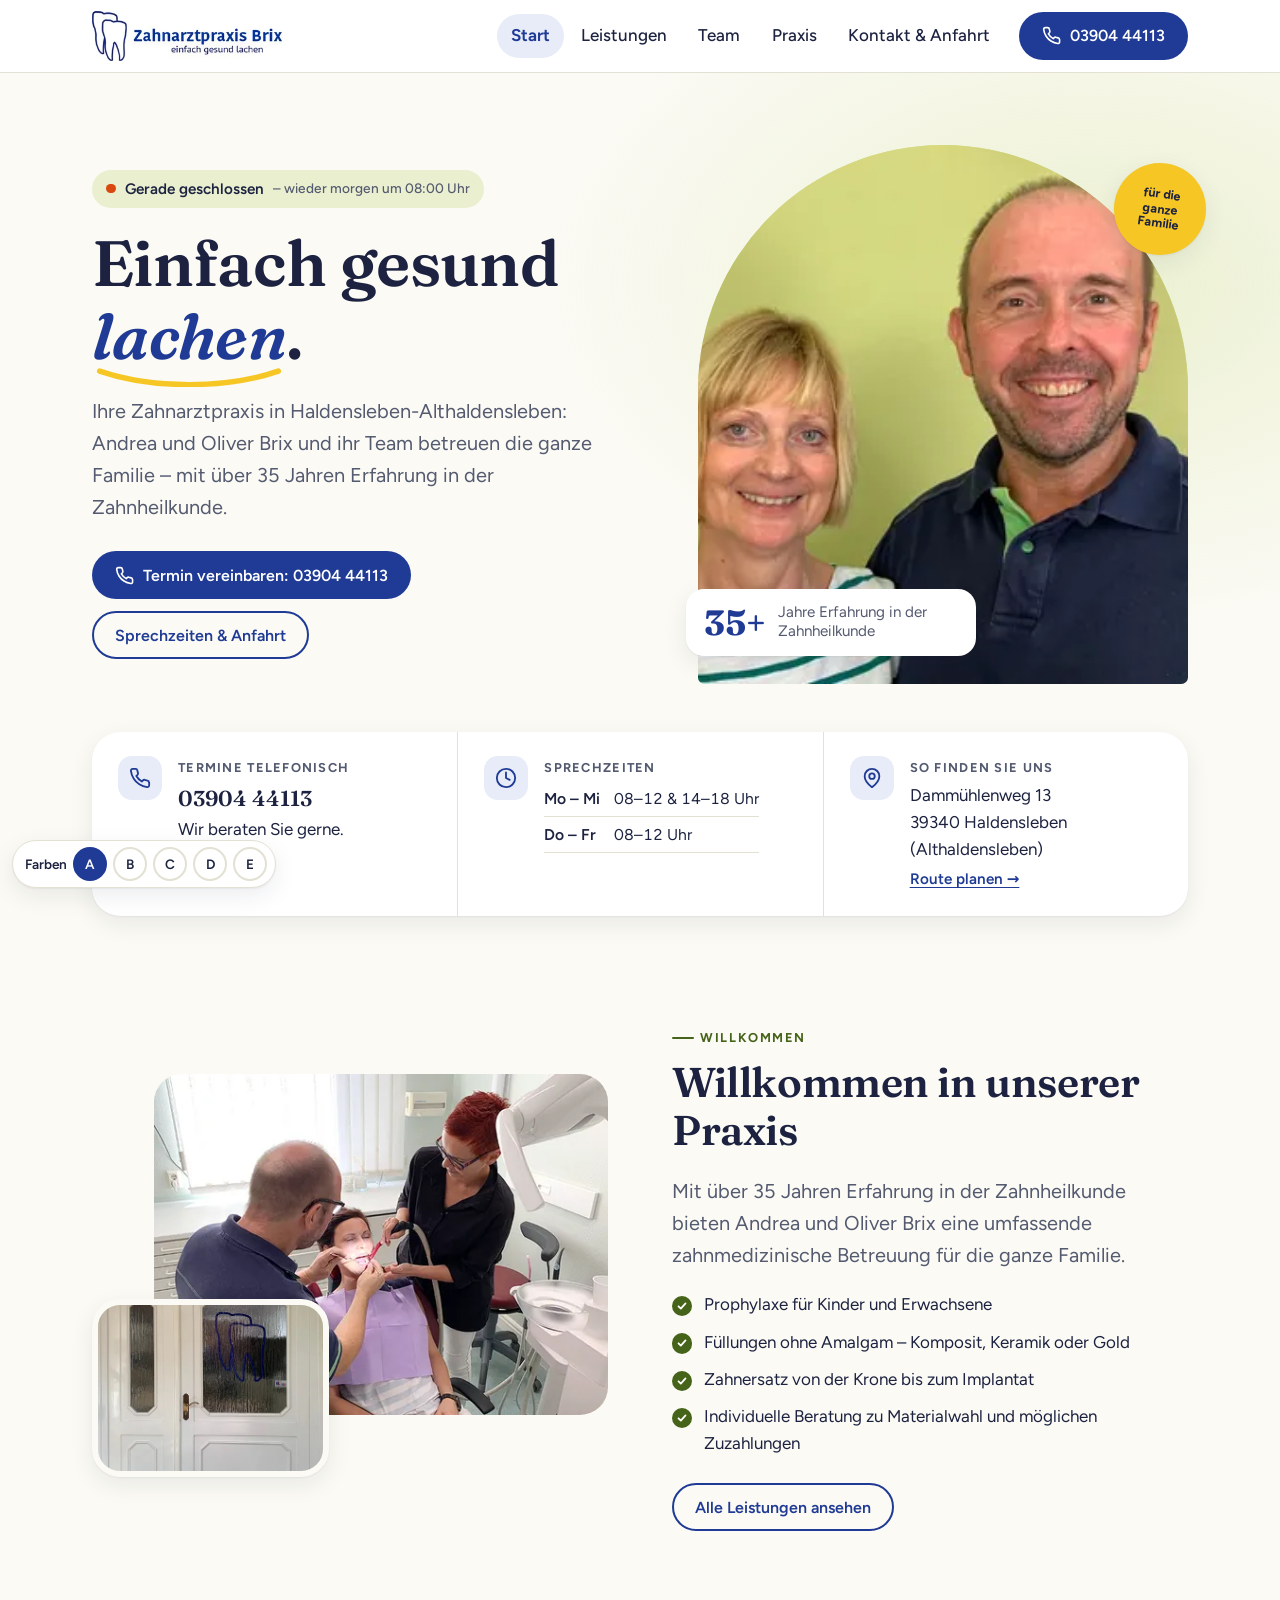
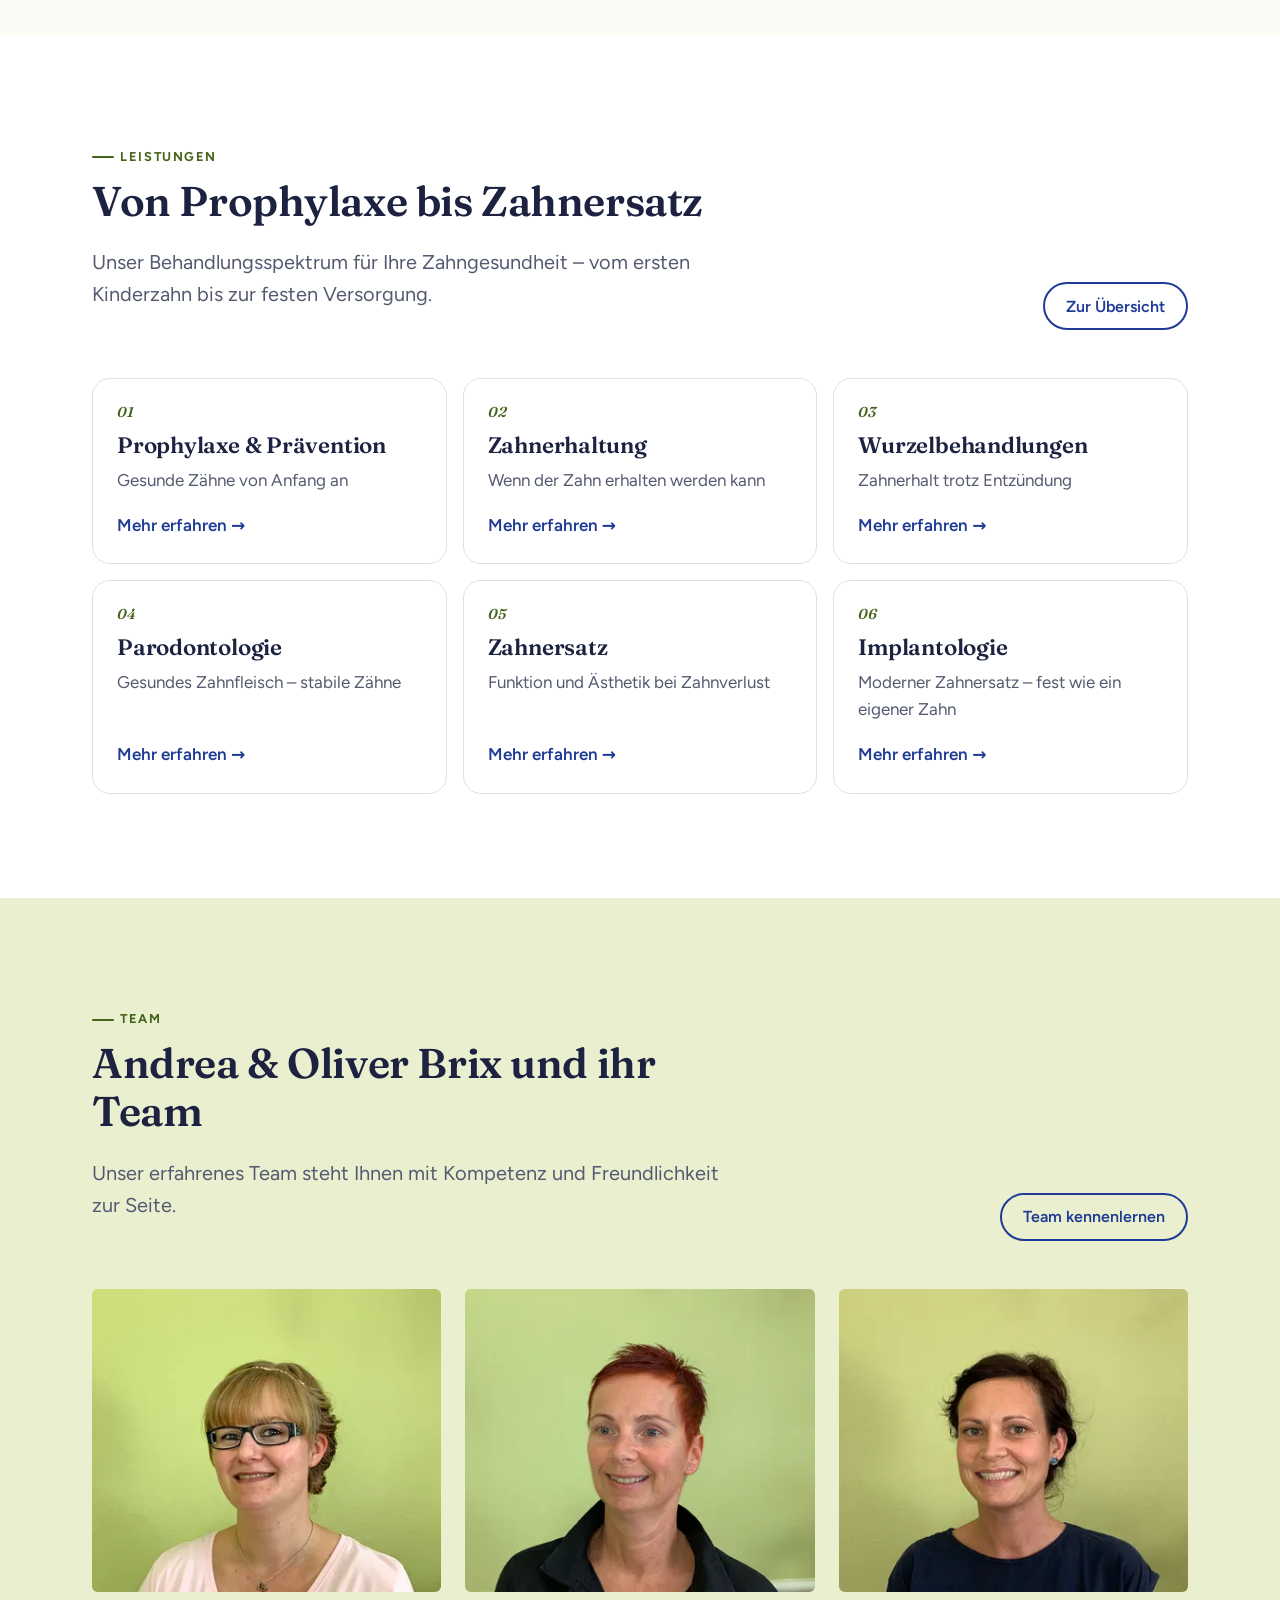
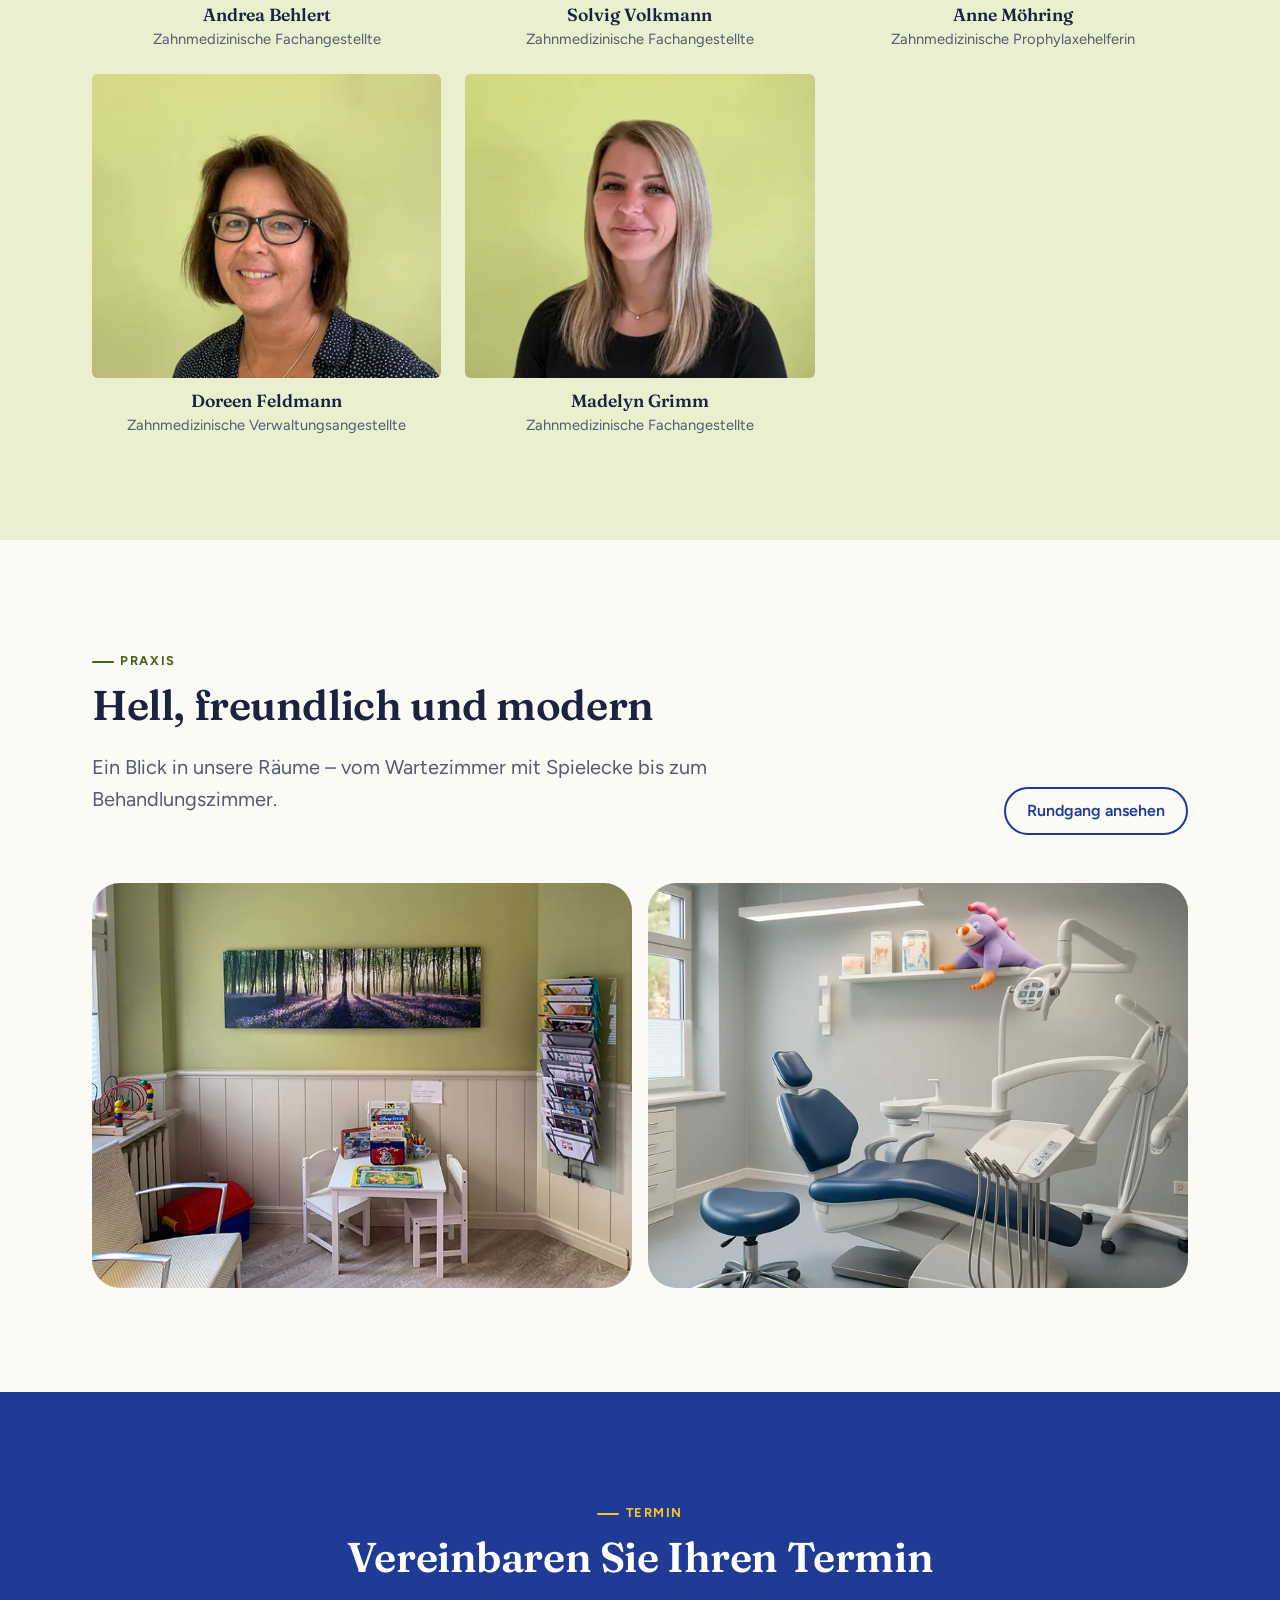
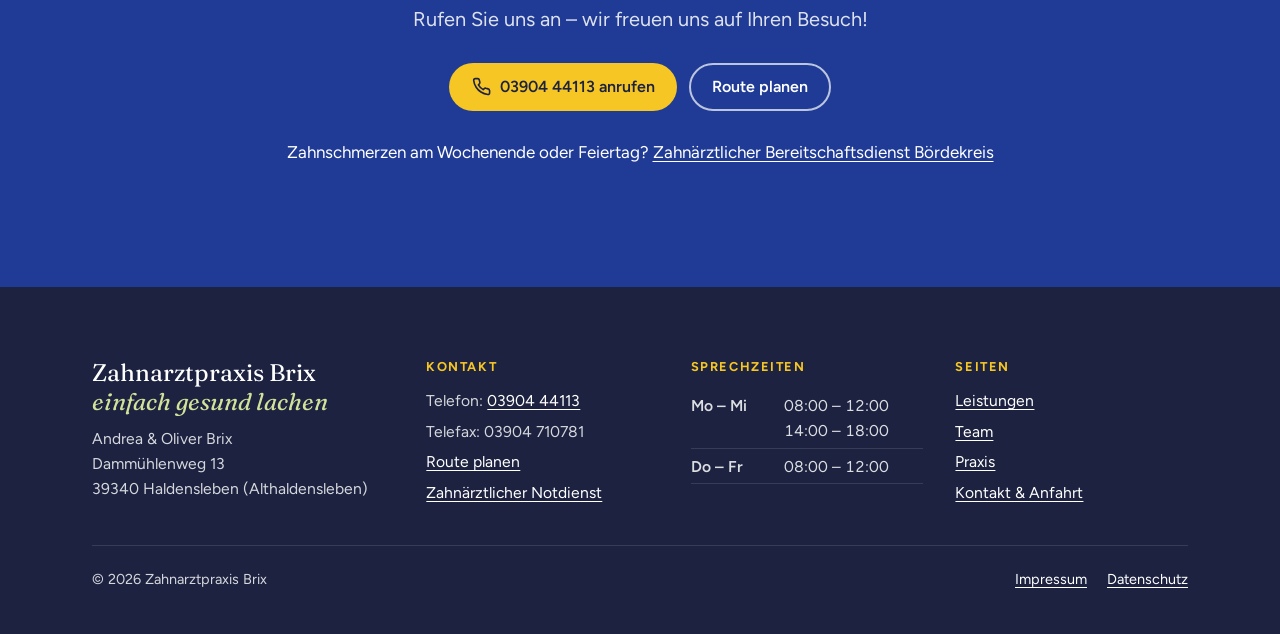
==== commit ee32c177: "feat: portraits rectangulaires, nouvelle photo Madelyn, bandeau défilant Google Sheet Co-Authored-By" ====
--- a/index.html
+++ b/index.html
@@ -202,7 +202,7 @@
         <li class="face"><div class="face__img"><img src="assets/img/volkmann-480.webp" width="480" height="320" alt="" loading="lazy"></div><strong>Solvig Volkmann</strong><span>Zahnmedizinische Fachangestellte</span></li>
         <li class="face"><div class="face__img"><img src="assets/img/moehring-480.webp" width="480" height="320" alt="" loading="lazy"></div><strong>Anne Möhring</strong><span>Zahnmedizinische Prophylaxehelferin</span></li>
         <li class="face"><div class="face__img"><img src="assets/img/feldmann-480.webp" width="480" height="320" alt="" loading="lazy"></div><strong>Doreen Feldmann</strong><span>Zahnmedizinische Verwaltungsangestellte</span></li>
-        <li class="face"><div class="face__img"><img src="assets/img/grimm-480.webp" width="480" height="362" alt="" loading="lazy"></div><strong>Madelyn Grimm</strong><span>Zahnmedizinische Fachangestellte</span></li>
+        <li class="face"><div class="face__img"><img src="assets/img/grimm-480.webp" width="480" height="320" alt="" loading="lazy"></div><strong>Madelyn Grimm</strong><span>Zahnmedizinische Fachangestellte</span></li>
       </ul>
     </div>
   </section>
--- a/assets/site.css
+++ b/assets/site.css
@@ -305,13 +305,13 @@
 .card__more { margin-top: auto; padding-top: 12px; font-weight: 600; color: var(--cobalt); }
 
 /* ---------- Team ---------- */
-.faces { display: grid; grid-template-columns: repeat(5, 1fr); gap: clamp(12px, 2vw, 24px); list-style: none; padding: 0; margin: 0; }
+.faces { display: grid; grid-template-columns: repeat(3, 1fr); gap: clamp(12px, 2vw, 24px); list-style: none; padding: 0; margin: 0; }
 .face { text-align: center; }
-.face__img { aspect-ratio: 1; border-radius: 50%; overflow: hidden; background: var(--wall-strong); margin-bottom: 12px; border: 4px solid var(--white); box-shadow: var(--shadow); }
-.face__img img { width: 100%; height: 100%; object-fit: cover; object-position: 50% 30%; transform: scale(1.35); transform-origin: 50% 35%; }
+.face__img { aspect-ratio: 1.15; border-radius: 6px; overflow: hidden; background: var(--wall-strong); margin-bottom: 12px; }
+.face__img img { width: 100%; height: 100%; object-fit: cover; object-position: 50% 30%; }
 .face strong { display: block; font-family: var(--serif); font-size: 1.1rem; font-weight: 600; line-height: 1.25; }
 .face span { display: block; color: var(--muted); font-size: .92rem; line-height: 1.35; margin-top: 4px; }
-@media (max-width: 859px) { .faces { grid-template-columns: repeat(3, 1fr); } }
+@media (max-width: 859px) { .faces { grid-template-columns: repeat(2, 1fr); } }
 @media (max-width: 520px) { .faces { grid-template-columns: repeat(2, 1fr); } .faces .face:last-child:nth-child(odd) { grid-column: 1 / -1; max-width: 50%; margin: 0 auto; } }
 
 .doctors { display: grid; grid-template-columns: 1.1fr 1fr; gap: clamp(28px, 5vw, 64px); align-items: center; }
@@ -520,3 +520,16 @@
   .site-header, .actionbar, .menu-toggle, .farbwahl, .site-footer .footer__bottom ul { display: none !important; }
   body { background: #fff; padding: 0; }
 }
+
+/* ---------- Laufband (Ferien-Hinweis, Text aus Google-Tabelle) ---------- */
+.laufband { background: var(--sun); color: var(--ink); font-weight: 600; overflow: hidden; white-space: nowrap; border-bottom: 1px solid rgba(0,0,0,.08); }
+.laufband__spur { display: flex; width: max-content; animation: laufband 30s linear infinite; }
+.laufband:hover .laufband__spur { animation-play-state: paused; }
+.laufband p { margin: 0; padding: .55em 0; flex: none; }
+@keyframes laufband { to { transform: translateX(-50%); } }
+@media (prefers-reduced-motion: reduce) {
+  .laufband { white-space: normal; text-align: center; padding: 0 16px; }
+  .laufband__spur { animation: none !important; width: auto; }
+  .laufband p[aria-hidden] { display: none; }
+}
+@media print { .laufband { display: none; } }
